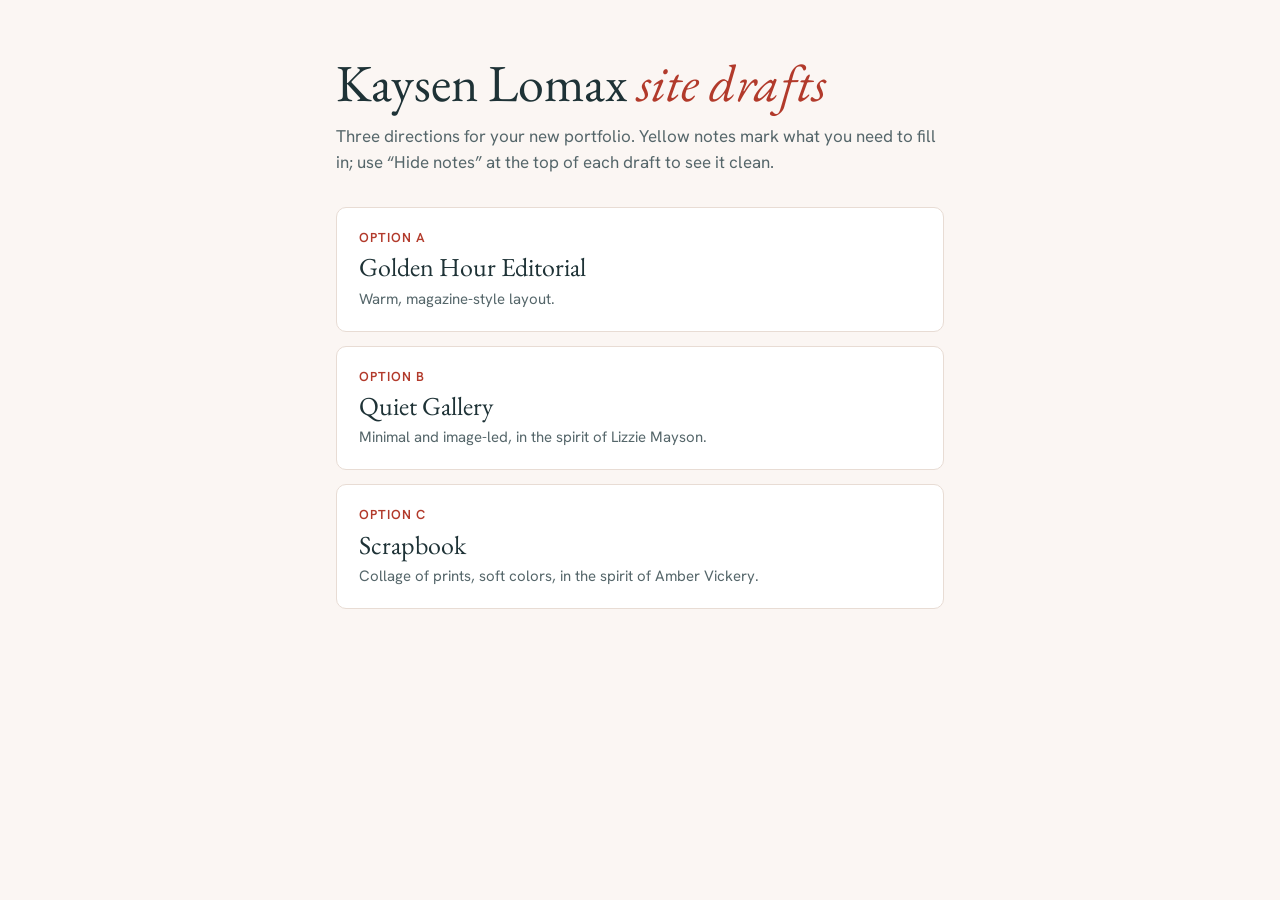
==== index.html @ 03f5b2c6 "Kaysen Lomax portfolio drafts A, B, C Co-Authored-By: Claude Opus 5.5 <noreply@anthropic.com> Claude" ====
<!doctype html><html lang="en"><head><meta charset="utf-8"><meta name="viewport" content="width=device-width,initial-scale=1">
<title>Kaysen Lomax · Site Drafts</title>
<link rel="stylesheet" href="https://fonts.googleapis.com/css2?family=EB+Garamond:ital@0;1&family=Hanken+Grotesk:wght@400;600&display=swap">
<style>
:root{--bg:#FBF6F3;--ink:#1E3236;--mute:#55666a;--card:#fff;--line:#e8dcd4;--acc:#B23A2B}
@media (prefers-color-scheme:dark){:root{--bg:#142326;--ink:#F2EAE4;--mute:#a9b6b8;--card:#1c3034;--line:#2c4549;--acc:#e58a7c}}
*{box-sizing:border-box}body{margin:0;background:var(--bg);color:var(--ink);font:17px/1.55 "Hanken Grotesk",system-ui,sans-serif}
main{max-width:640px;margin:0 auto;padding:56px 16px}
h1{font:400 clamp(36px,8vw,52px)/1.05 "EB Garamond",serif;margin:0 0 12px}h1 em{color:var(--acc)}
p{color:var(--mute);margin:0 0 32px}
a.opt{display:block;background:var(--card);border:1px solid var(--line);border-radius:10px;padding:20px 22px;margin-bottom:14px;color:inherit;text-decoration:none}
a.opt:hover,a.opt:focus-visible{border-color:var(--acc)}
.k{font-weight:600;letter-spacing:.08em;text-transform:uppercase;font-size:13px;color:var(--acc)}
.t{font:400 26px/1.2 "EB Garamond",serif;margin:4px 0}.d{color:var(--mute);font-size:15px}
</style></head><body><main>
<h1>Kaysen Lomax <em>site drafts</em></h1>
<p>Three directions for your new portfolio. Yellow notes mark what you need to fill in; use “Hide notes” at the top of each draft to see it clean.</p>
<a class="opt" href="a/"><div class="k">Option A</div><div class="t">Golden Hour Editorial</div><div class="d">Warm, magazine-style layout.</div></a>
<a class="opt" href="b/"><div class="k">Option B</div><div class="t">Quiet Gallery</div><div class="d">Minimal and image-led, in the spirit of Lizzie Mayson.</div></a>
<a class="opt" href="c/"><div class="k">Option C</div><div class="t">Scrapbook</div><div class="d">Collage of prints, soft colors, in the spirit of Amber Vickery.</div></a>
</main></body></html>
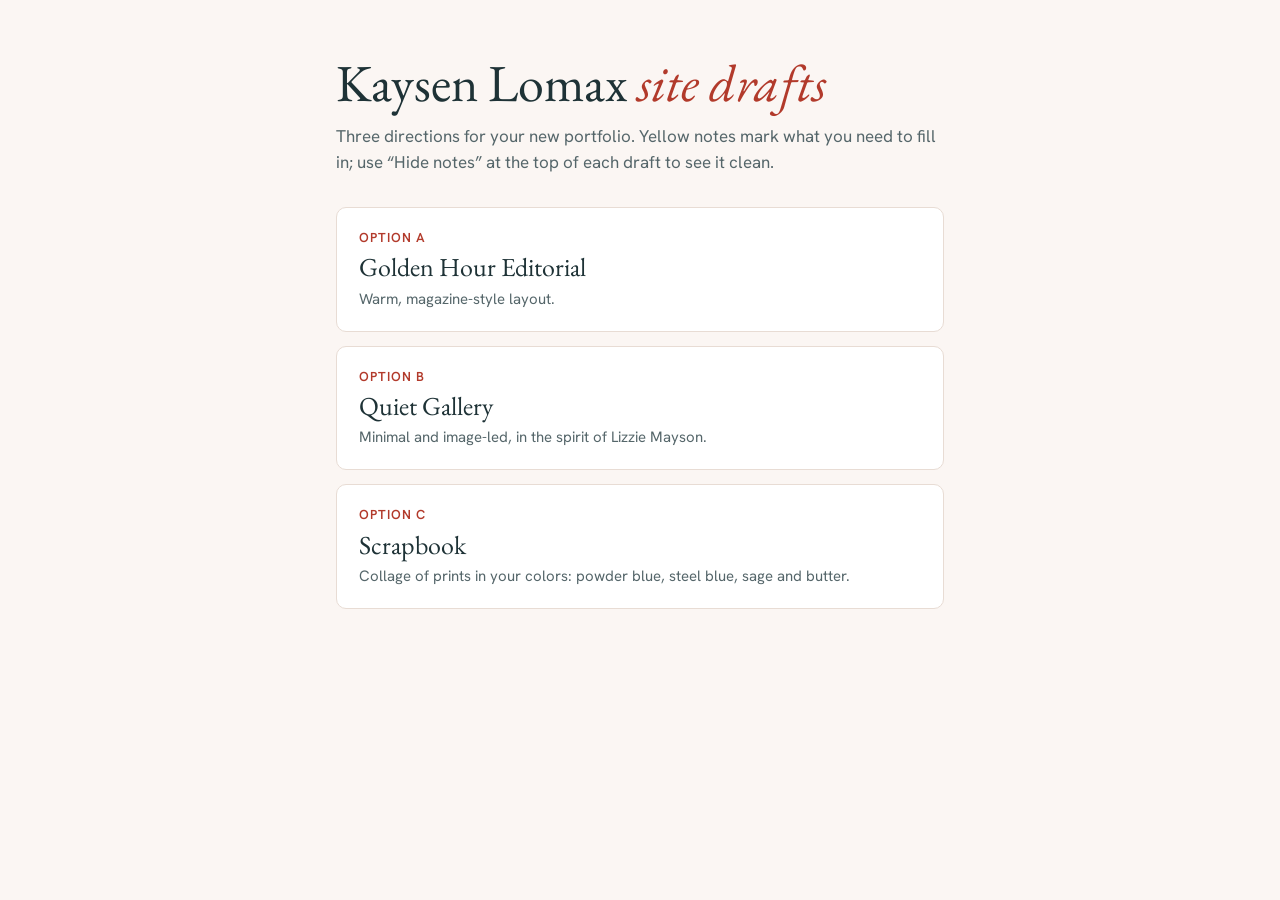
==== commit d8a449e0: "Option C: Kaysen's color palette Co-Authored-By: Claude Opus 5.5 <noreply@anthropic.com> Claude-Sess" ====
--- a/index.html
+++ b/index.html
@@ -17,5 +17,5 @@
 <p>Three directions for your new portfolio. Yellow notes mark what you need to fill in; use “Hide notes” at the top of each draft to see it clean.</p>
 <a class="opt" href="a/"><div class="k">Option A</div><div class="t">Golden Hour Editorial</div><div class="d">Warm, magazine-style layout.</div></a>
 <a class="opt" href="b/"><div class="k">Option B</div><div class="t">Quiet Gallery</div><div class="d">Minimal and image-led, in the spirit of Lizzie Mayson.</div></a>
-<a class="opt" href="c/"><div class="k">Option C</div><div class="t">Scrapbook</div><div class="d">Collage of prints, soft colors, in the spirit of Amber Vickery.</div></a>
+<a class="opt" href="c/"><div class="k">Option C</div><div class="t">Scrapbook</div><div class="d">Collage of prints in your colors: powder blue, steel blue, sage and butter.</div></a>
 </main></body></html>
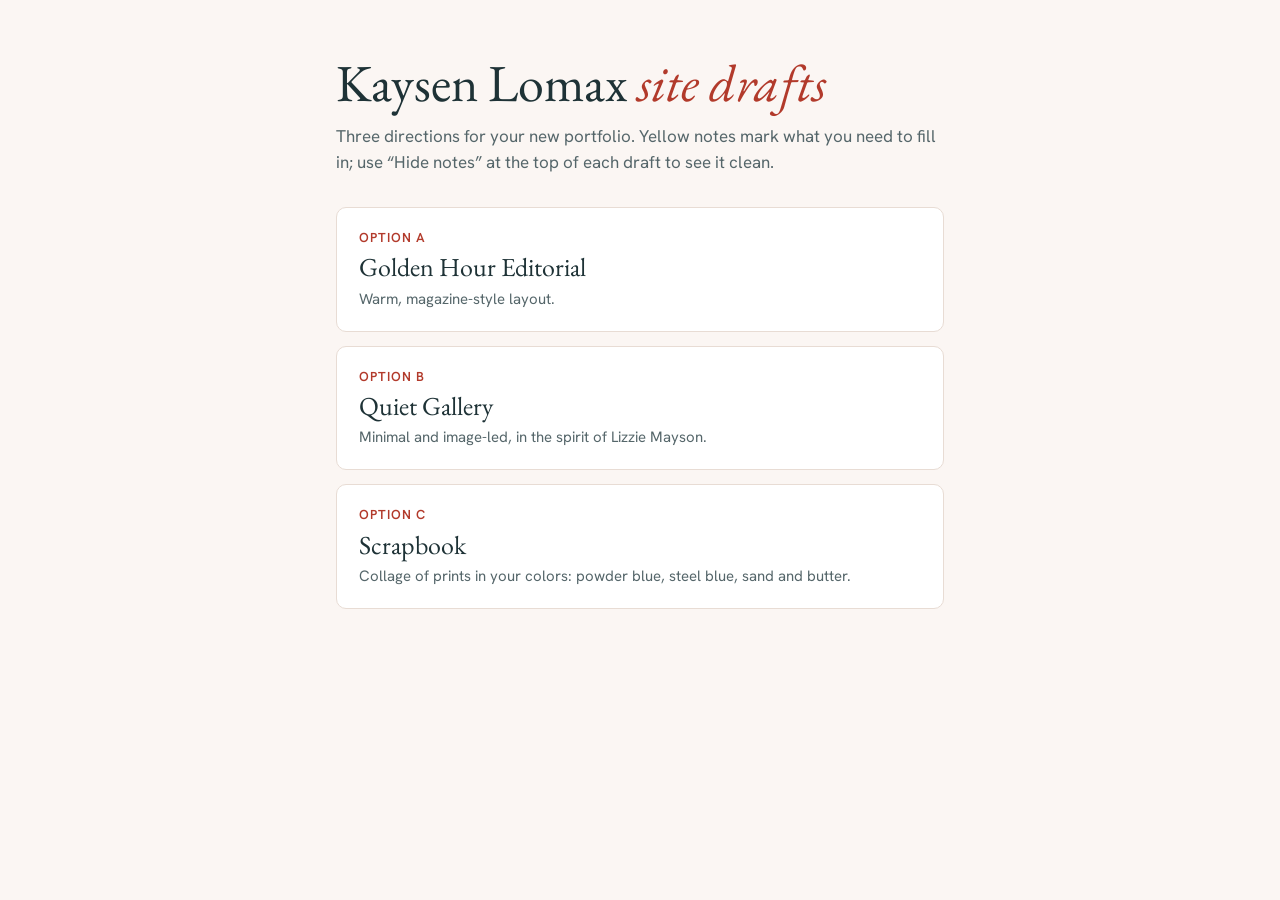
==== commit 5ff641ee: "Option C: sand instead of sage Co-Authored-By: Claude Opus 5.5 <noreply@anthropic.com> Claude-Sessio" ====
--- a/index.html
+++ b/index.html
@@ -17,5 +17,5 @@
 <p>Three directions for your new portfolio. Yellow notes mark what you need to fill in; use “Hide notes” at the top of each draft to see it clean.</p>
 <a class="opt" href="a/"><div class="k">Option A</div><div class="t">Golden Hour Editorial</div><div class="d">Warm, magazine-style layout.</div></a>
 <a class="opt" href="b/"><div class="k">Option B</div><div class="t">Quiet Gallery</div><div class="d">Minimal and image-led, in the spirit of Lizzie Mayson.</div></a>
-<a class="opt" href="c/"><div class="k">Option C</div><div class="t">Scrapbook</div><div class="d">Collage of prints in your colors: powder blue, steel blue, sage and butter.</div></a>
+<a class="opt" href="c/"><div class="k">Option C</div><div class="t">Scrapbook</div><div class="d">Collage of prints in your colors: powder blue, steel blue, sand and butter.</div></a>
 </main></body></html>
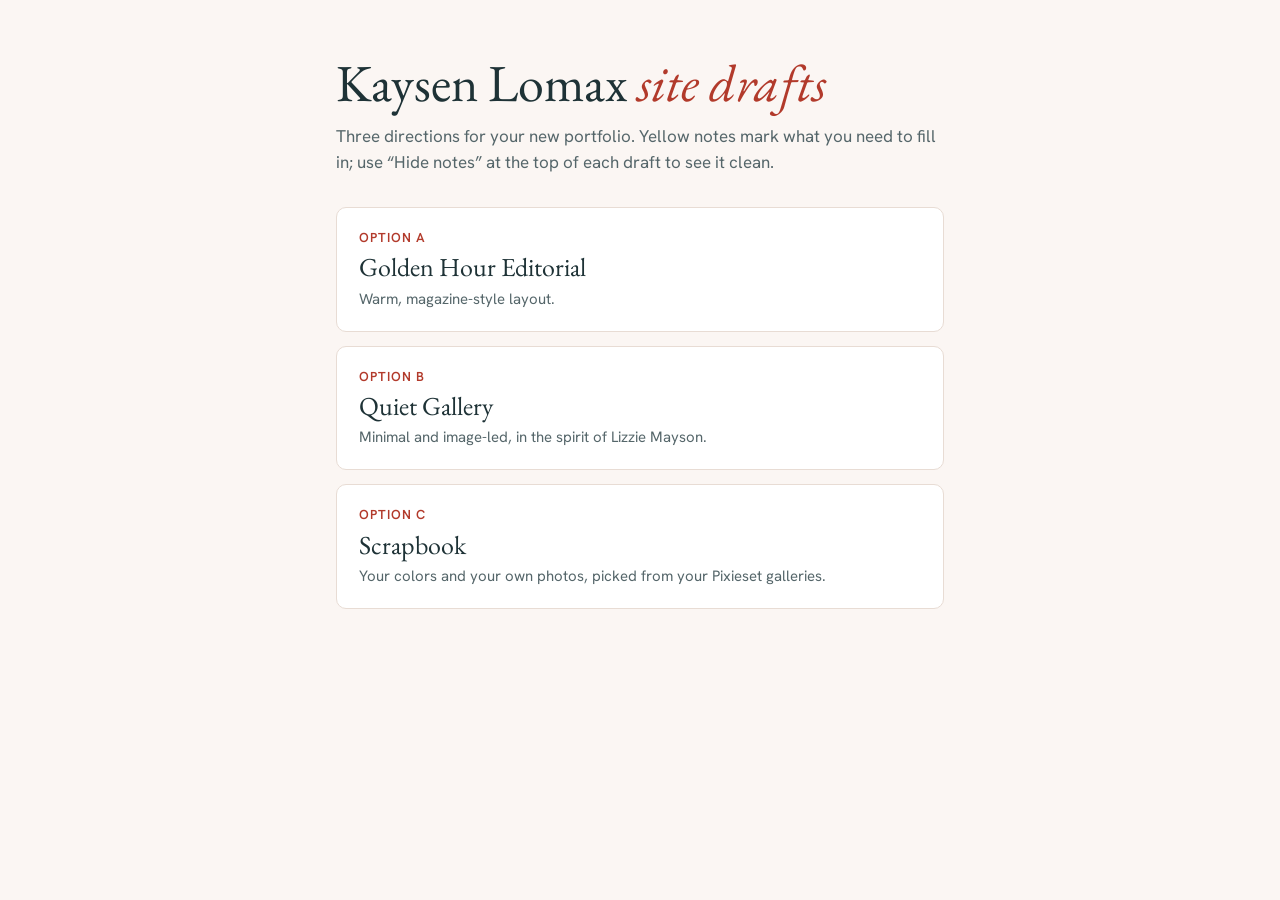
==== commit 9002cd3b: "Option C: Kaysen's Pixieset photos Co-Authored-By: Claude Opus 5.5 <noreply@anthropic.com> Claude-Se" ====
--- a/index.html
+++ b/index.html
@@ -17,5 +17,5 @@
 <p>Three directions for your new portfolio. Yellow notes mark what you need to fill in; use “Hide notes” at the top of each draft to see it clean.</p>
 <a class="opt" href="a/"><div class="k">Option A</div><div class="t">Golden Hour Editorial</div><div class="d">Warm, magazine-style layout.</div></a>
 <a class="opt" href="b/"><div class="k">Option B</div><div class="t">Quiet Gallery</div><div class="d">Minimal and image-led, in the spirit of Lizzie Mayson.</div></a>
-<a class="opt" href="c/"><div class="k">Option C</div><div class="t">Scrapbook</div><div class="d">Collage of prints in your colors: powder blue, steel blue, sand and butter.</div></a>
+<a class="opt" href="c/"><div class="k">Option C</div><div class="t">Scrapbook</div><div class="d">Your colors and your own photos, picked from your Pixieset galleries.</div></a>
 </main></body></html>
